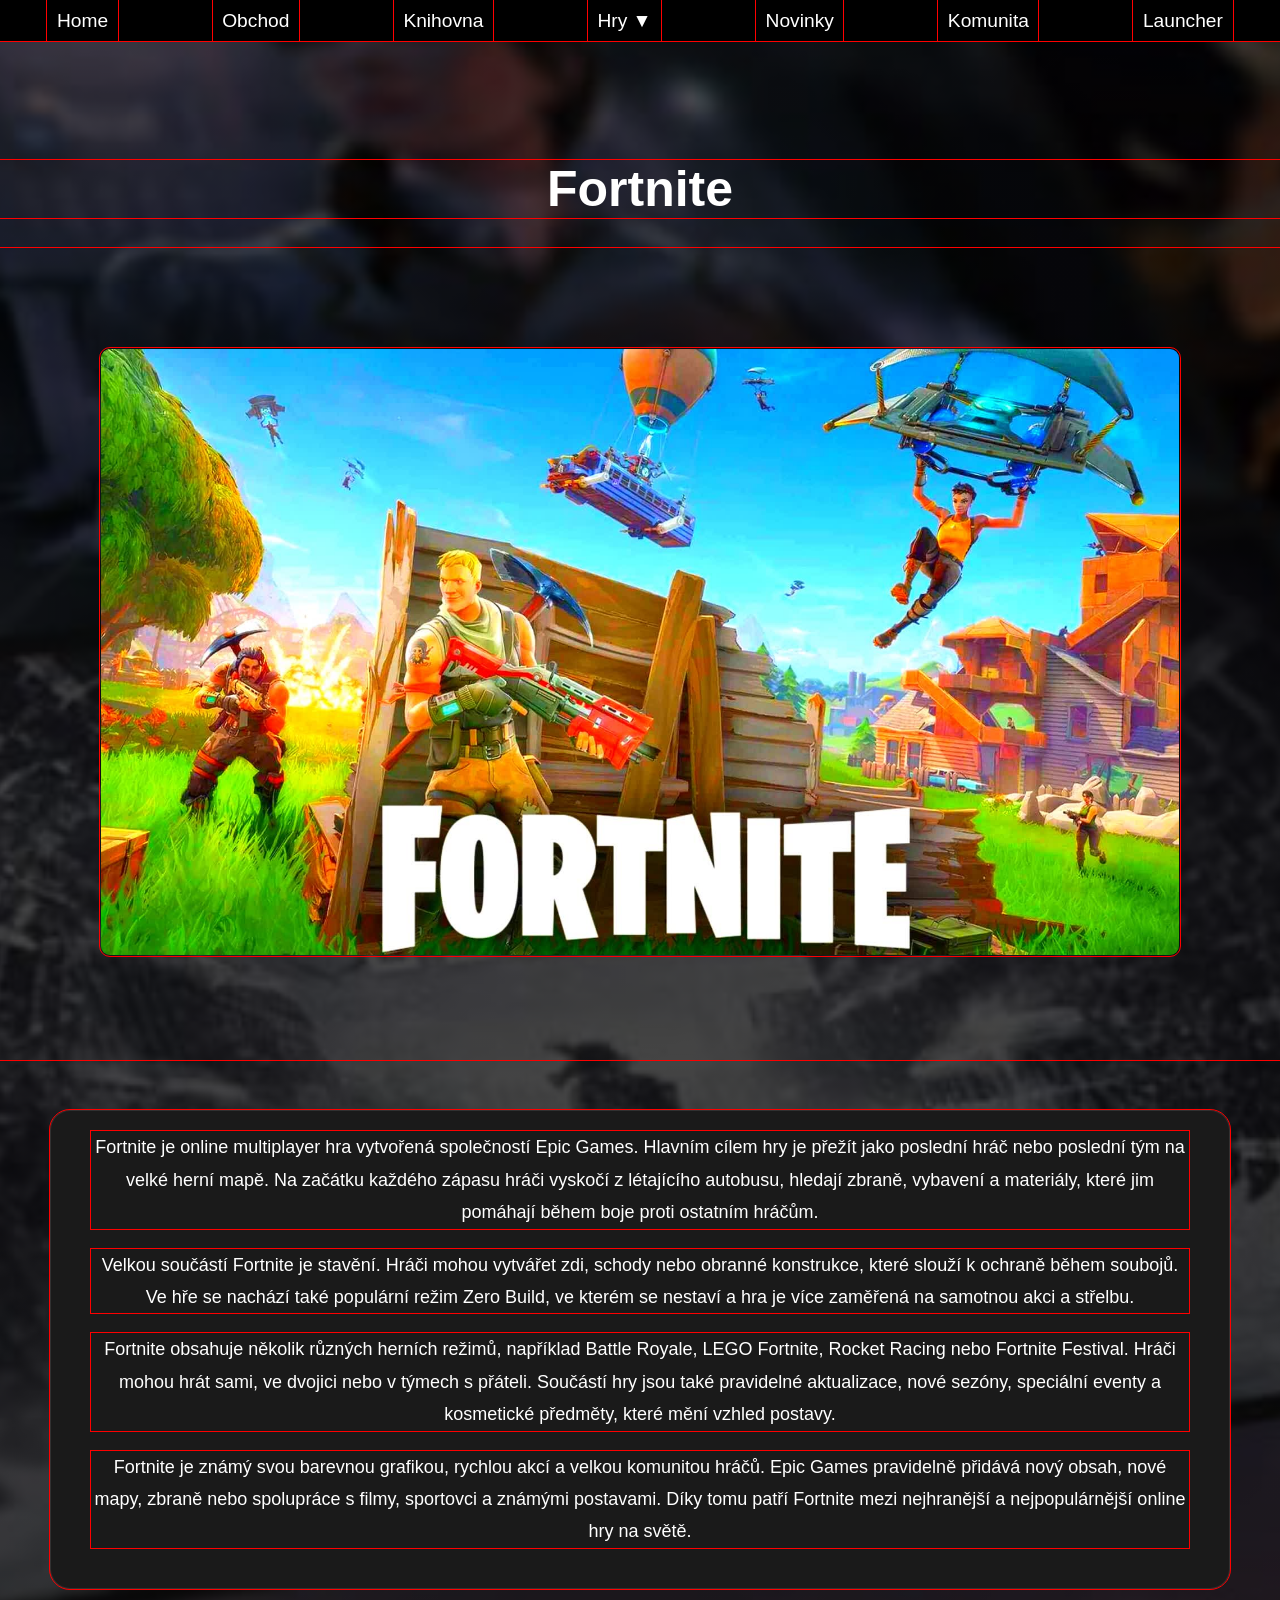
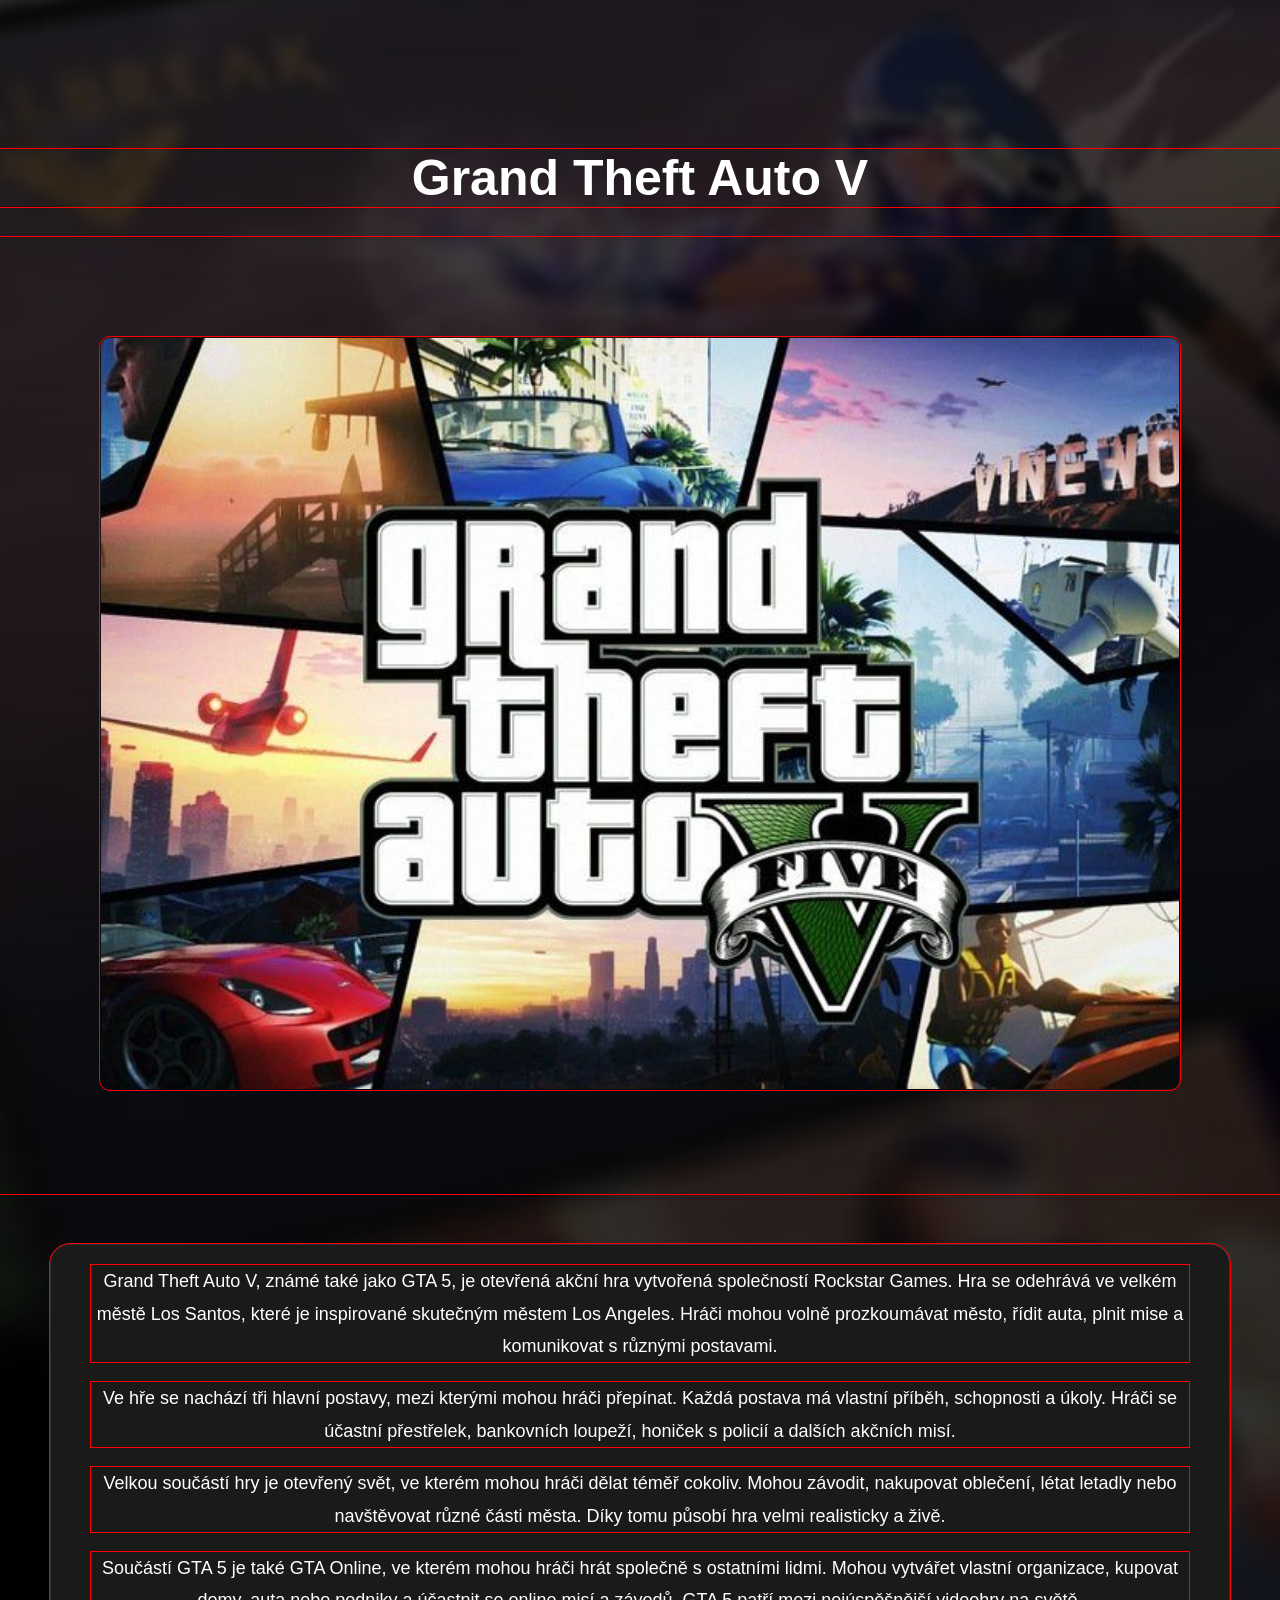
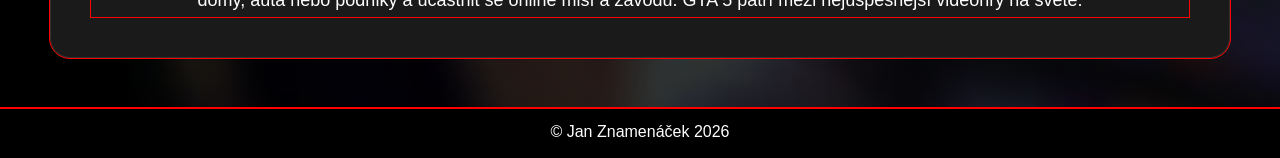
==== akcni.html @ 42ebba9d "Add files via upload" ====
<!DOCTYPE html>
<html lang="cs">

<head>
    <meta charset="UTF-8">
    <meta name="viewport" content="width=device-width, initial-scale=1.0">
    <title>Projekt 3</title>
    <link rel="stylesheet" href="css/mujstyl.css">
</head>

<body>
    <input type="checkbox" id="menu-toggle">

    <div class="topbar">
        <div class="logo">Epic Games</div>

        <label for="menu-toggle" class="burger">
            ☰
        </label>

    </div>

    <nav class="topmenu">

        <ul>
            <li><a href="index.html">Home</a></li>
            <li><a href="obchod.html">Obchod</a></li>
            <li><a href="knihovna.html">Knihovna</a></li>

            <li class="dropdown">
                <input type="checkbox" id="games-toggle">

                <label for="games-toggle" class="dropdown-button">
                    Hry ▼
                </label>
                <ul class="dropdown-menu">
                    <li><a href="akcni.html">akční </a></li>
                    <li><a href="strilecky.html">střílečky</a></li>
                    <li><a href="sportovni.html">sportovní </a></li>
                    <li><a href="zavodni.html">závodní </a></li>
                    <li><a href="party.html">párty </a></li>
                </ul>
            </li>

            <li><a href="novinky.html">Novinky</a></li>
            <li><a href="komunita.html">Komunita</a></li>
            <li><a href="launcher.html">Launcher</a></li>
        </ul>
    </nav>

    <div class="uvod">
        <div>
            <h1>Fortnite</h1>
            <div class="obraz"><img src="img/epfortnite.jpeg" alt="EP"></div>
            <article>
                <p>
                    Fortnite je online multiplayer hra vytvořená společností Epic Games.
                    Hlavním cílem hry je přežít jako poslední hráč
                    nebo poslední tým na velké herní mapě.
                    Na začátku každého zápasu hráči vyskočí
                    z létajícího autobusu,
                    hledají zbraně, vybavení a materiály,
                    které jim pomáhají během boje proti ostatním hráčům.
                </p>

                <p>
                    Velkou součástí Fortnite je stavění.
                    Hráči mohou vytvářet zdi, schody nebo obranné konstrukce,
                    které slouží k ochraně během soubojů.
                    Ve hře se nachází také populární režim Zero Build,
                    ve kterém se nestaví
                    a hra je více zaměřená na samotnou akci a střelbu.
                </p>

                <p>
                    Fortnite obsahuje několik různých herních režimů,
                    například Battle Royale,
                    LEGO Fortnite,
                    Rocket Racing nebo Fortnite Festival.
                    Hráči mohou hrát sami,
                    ve dvojici nebo v týmech s přáteli.
                    Součástí hry jsou také pravidelné aktualizace,
                    nové sezóny,
                    speciální eventy
                    a kosmetické předměty,
                    které mění vzhled postavy.
                </p>

                <p>
                    Fortnite je známý svou barevnou grafikou,
                    rychlou akcí a velkou komunitou hráčů.
                    Epic Games pravidelně přidává nový obsah,
                    nové mapy,
                    zbraně nebo spolupráce
                    s filmy, sportovci a známými postavami.
                    Díky tomu patří Fortnite mezi nejhranější
                    a nejpopulárnější online hry na světě.
                </p>
            </article>
            <h1>Grand Theft Auto V</h1>
            <div class="obraz"><img src="img/epgta.jpg" alt="EP"></div>
            <article>
                <p>
                    Grand Theft Auto V, známé také jako GTA 5,
                    je otevřená akční hra vytvořená společností Rockstar Games.
                    Hra se odehrává ve velkém městě Los Santos,
                    které je inspirované skutečným městem Los Angeles.
                    Hráči mohou volně prozkoumávat město,
                    řídit auta,
                    plnit mise
                    a komunikovat s různými postavami.
                </p>

                <p>
                    Ve hře se nachází tři hlavní postavy,
                    mezi kterými mohou hráči přepínat.
                    Každá postava má vlastní příběh,
                    schopnosti a úkoly.
                    Hráči se účastní přestřelek,
                    bankovních loupeží,
                    honiček s policií
                    a dalších akčních misí.
                </p>

                <p>
                    Velkou součástí hry je otevřený svět,
                    ve kterém mohou hráči dělat téměř cokoliv.
                    Mohou závodit,
                    nakupovat oblečení,
                    létat letadly
                    nebo navštěvovat různé části města.
                    Díky tomu působí hra velmi realisticky a živě.
                </p>

                <p>
                    Součástí GTA 5 je také GTA Online,
                    ve kterém mohou hráči hrát společně s ostatními lidmi.
                    Mohou vytvářet vlastní organizace,
                    kupovat domy,
                    auta nebo podniky
                    a účastnit se online misí a závodů.
                    GTA 5 patří mezi nejúspěšnější videohry na světě.
                </p>

            </article>
        </div>
    </div>






    <footer>
        &copy; Jan Znamenáček 2026
    </footer>
</body>

</html>
---- css/mujstyl.css ----
*{
    box-sizing: border-box;
    margin: 0;
    outline: 1px solid red;
}

body{
  font-family: Verdana, Geneva, Tahoma, sans-serif;
  }

   /* schová checkbox */
  #menu-toggle {
    display: none;
  }

  /* burger ikonka */
  .burger {
    font-size: 30px;
    cursor: pointer;
    user-select: none;

    display: block;
    text-align: right;

    background-color: black;
    color: white;
  }

  /* topmenu je defaultně skryté */
  .topmenu {
    display: none;
    margin-top: 0;
    border-top: 2px solid gray;
    
    position: absolute;
    width: 100%;
    background: black;
    z-index: 999;
  }

  /* po kliknutí na checkbox se zobrazí */
  #menu-toggle:checked ~ .topmenu {
    display: block;
  }

  .topmenu a {
    display: block;
    background-color: black;
    padding: 0.5em;
    text-decoration: none;
    color: white;
    text-align: left;
    font-size: 19.2px ;
  
  }

  .topmenu ul{
     list-style-type: none;
     padding-left: 0;
     background-color: black;
     margin-top: 0;
  }

  .topmenu a:hover{
    color: cyan;
  }

  .dropdown{
    position: relative;
  }

  .dropdown-menu{
    display: none;
    position: static;
    top: 100%;
    left: 0;
    flex-direction: column;
  }

  .dropdown .dropdown-menu{
    display: none;
  }

  .dropdown-button{
    display: block;
    background: black;
    color: white;
    cursor: pointer;
    font-size:19.2px ;
    padding: 0.5em;
  }

  .dropdown-button:hover{
    color: cyan;
  }

 #games-toggle{
    display:none;
}

#games-toggle:checked + .dropdown-button + .dropdown-menu{
    display:block;
}

  .topbar{
    display: flex;
    justify-content: space-between;
    align-items: center;
    background-color: black;
    padding: 10px;
  }

  .logo{
    color: white;
    font-size:19.2px ;
    font-weight: bold;
  }

  .uvod{
    background:
    linear-gradient(rgba(0,0,0,0.7), rgba(0,0,0,0.8)),
    url("../img/epuvod.jpg");
  
    background-size: cover;
    background-position: center;
  
    min-height: 100dvh;
    
  
    display: flex;
    align-items: flex-start;
    justify-content: center;
  
    text-align: center;
    color: white;
  }

  .uvod h1{
    margin-top: 160px;
    font-size:28px ;
    margin-bottom: 30px;
  }

  .uvod p{
    font-size: 14px;
    margin-left: 10px;
    margin-right: 10px;
    margin-bottom: 20px;
    line-height: 1.8;
  }
  
  .odkaz{
    margin-top: 50px;
    margin-bottom: 50px;
  }

  .odkaz a{
    text-decoration: none;
    color: white;
    border: 1px solid #00bfff;
    background: #00bfff;
    border-radius: 50px;
    padding:14px 30px ;
    display: inline-block;
    transition: 0.3s;
  }

  .odkaz a:hover{
    background: #008ecc;
    border: 1px solid #008ecc;
    transform: translateY(-3px);
  }
  
 article{
  border: 1px solid rgba(255,255,255,0.1);
  background-color: #1a1a1a;
  border-radius: 20px;
  color: white;
  line-height: 1.8;
  padding: 20px ;
  margin: 50px;
 }

 .obraz{
  padding: 40px;
 }

 .obraz img{
  width: 100%;
  border: 1px solid rgba(0, 0, 0, 0.24);
  border-radius: 10px;
  
 }



@media screen and (min-width: 635px ) {
    .burger{
        display: none;
    }

.topmenu ul{
    display: flex;
    justify-content: space-around;
}

.topmenu{
  display: block;
  border-top: none;
}

.logo{
  display: none;
}

.topbar{
  padding: 0;
  
}

.dropdown-menu{
  position: absolute;
}

.uvod h1{
    font-size:40px ;
    margin-bottom: 30px;
  }

  .uvod p{
    font-size: 16px;
    margin-left: 10px;
    margin-right: 10px;
  }

}

footer{
    background-color:black ;
    color: white;
    text-align: center;
    margin-top: 0;
    height: 50px;
    padding: 15px;
}

@media screen and (min-width: 768px ) {
   
}

@media screen and (min-width: 1200px ) {
  
  .uvod h1{
    font-size:50px ;
    margin-bottom: 30px;
  }

  .uvod p{
    font-size: 18px;
    margin-left: 20px;
    margin-right: 20px;
  }

  .obraz{
    padding: 100px;
  }
}
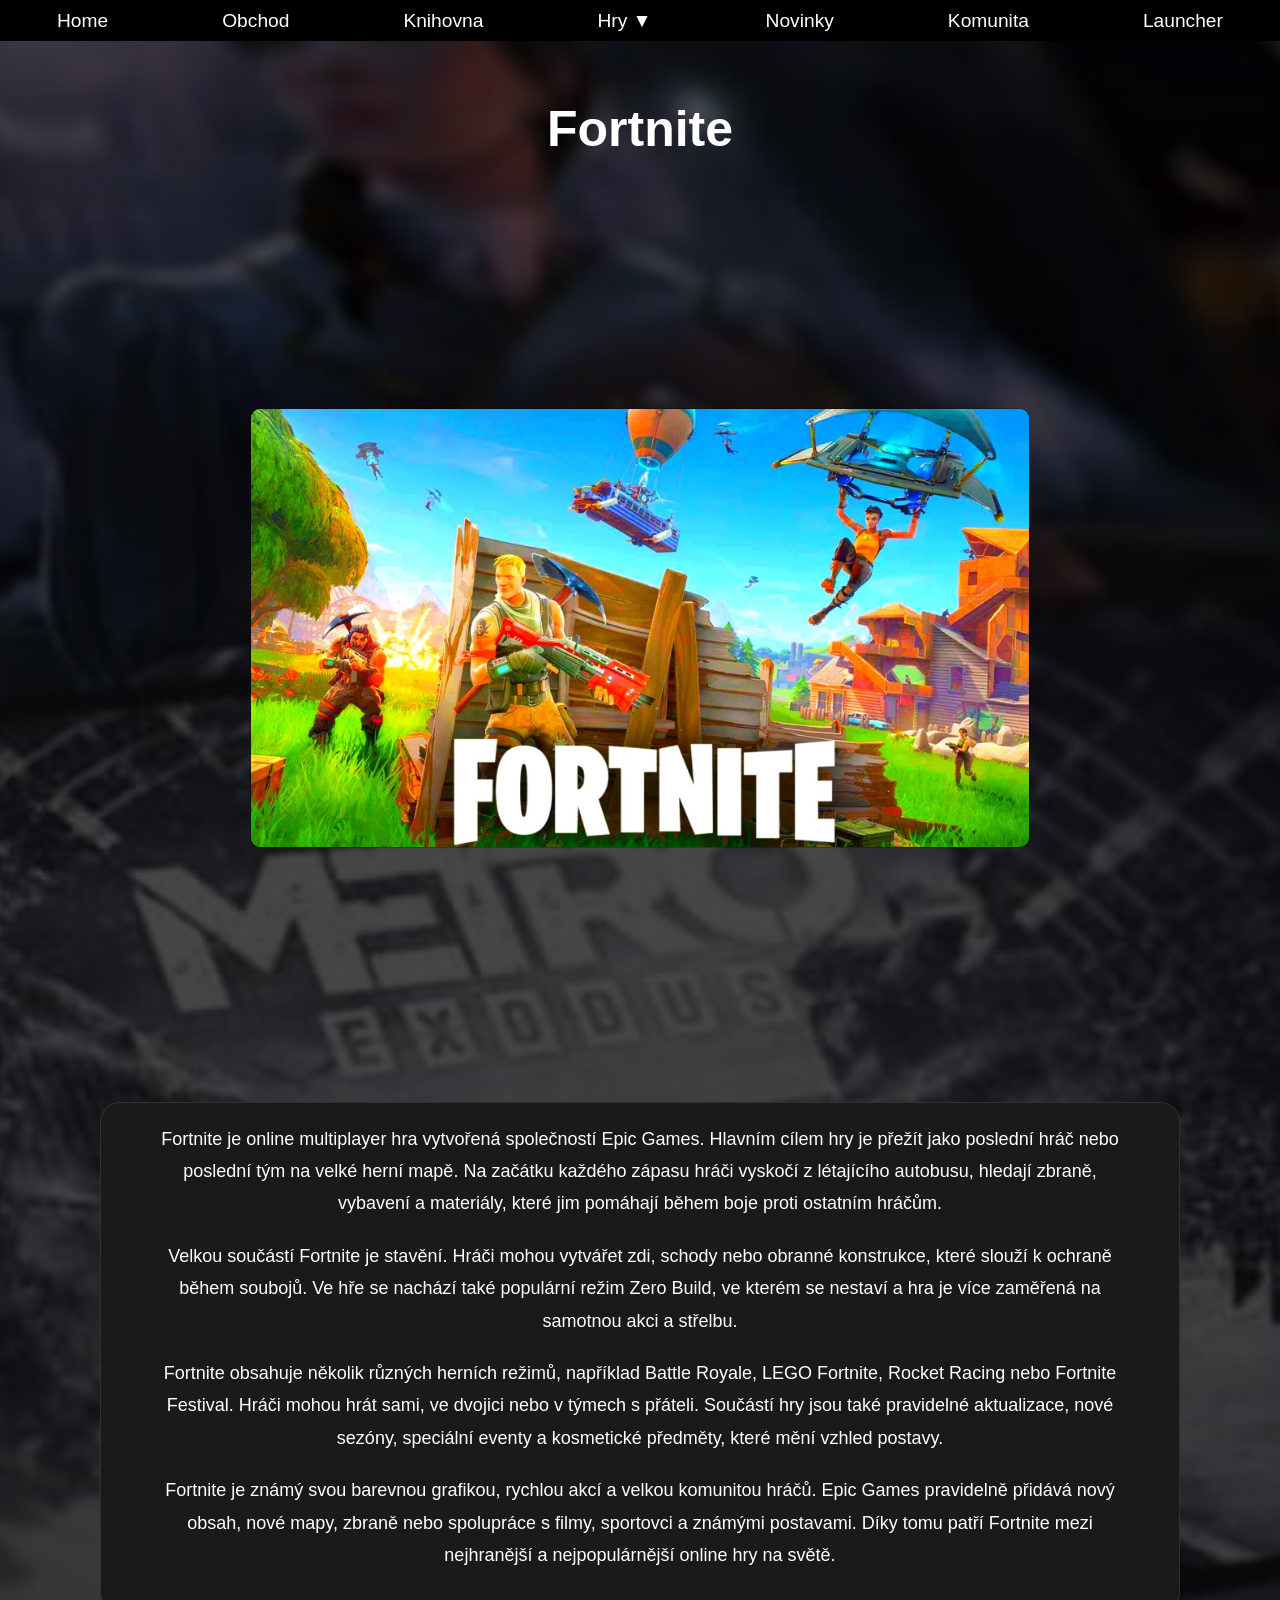
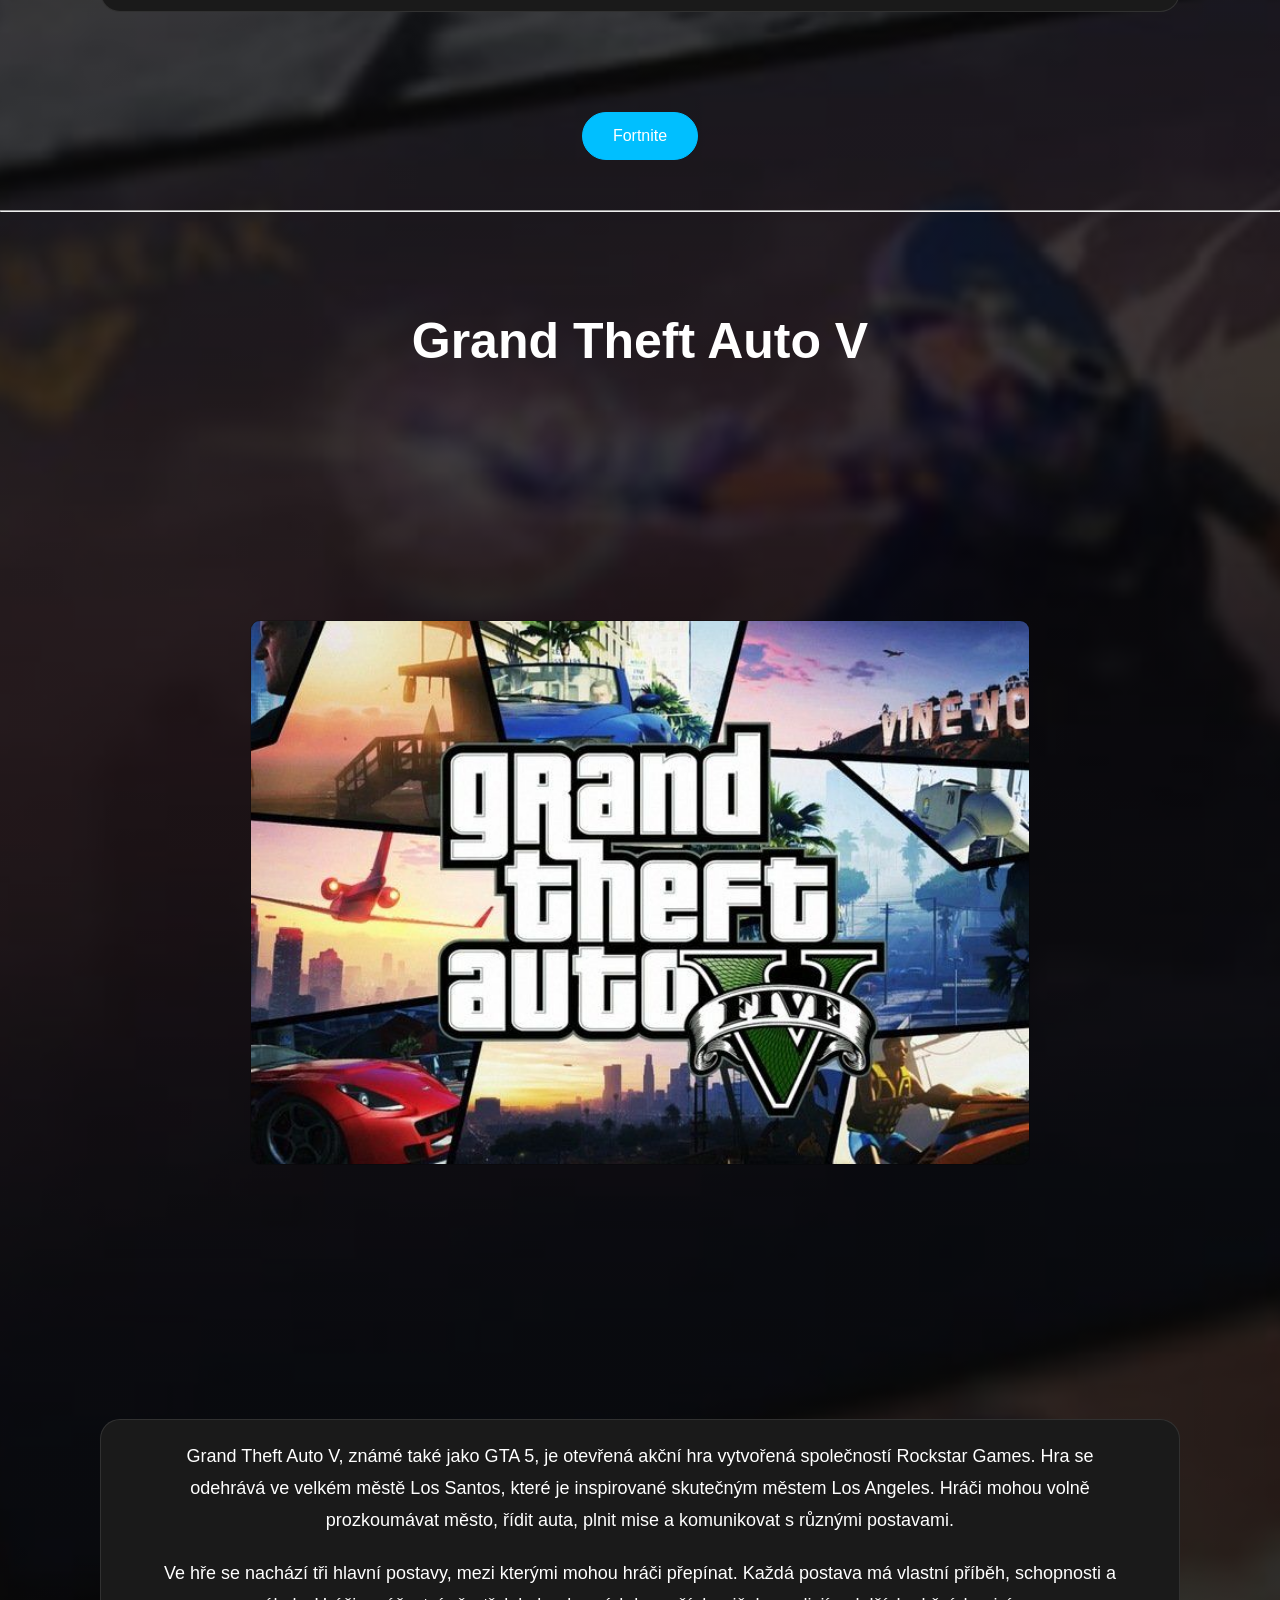
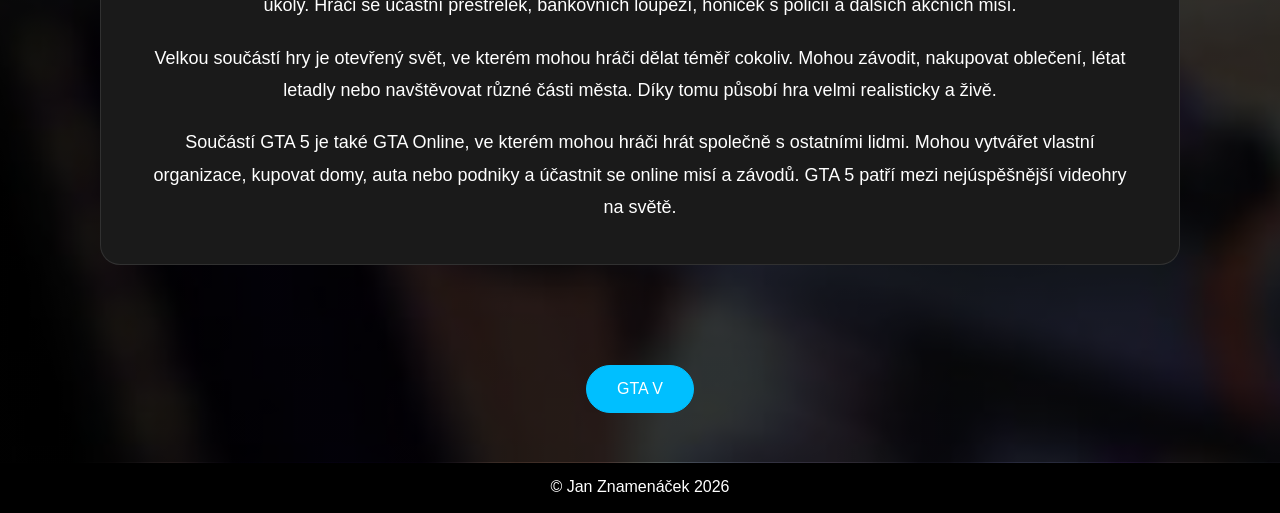
==== commit c5469b9b: "Add files via upload" ====
--- a/akcni.html
+++ b/akcni.html
@@ -97,6 +97,12 @@
                     a nejpopulárnější online hry na světě.
                 </p>
             </article>
+            <div class="odkaz">
+                <a href="https://store.epicgames.com/p/fortnite">Fortnite</a>
+            </div>
+
+            <hr>
+
             <h1>Grand Theft Auto V</h1>
             <div class="obraz"><img src="img/epgta.jpg" alt="EP"></div>
             <article>
@@ -143,6 +149,9 @@
                 </p>
 
             </article>
+            <div class="odkaz">
+                <a href="https://store.epicgames.com/p/grand-theft-auto-v">GTA V</a>
+            </div>
         </div>
     </div>
 
--- a/css/mujstyl.css
+++ b/css/mujstyl.css
@@ -1,7 +1,6 @@
 *{
     box-sizing: border-box;
     margin: 0;
-    outline: 1px solid red;
 }
 
 body{
@@ -77,6 +76,10 @@
     flex-direction: column;
   }
 
+  .dropdown-menu a{
+    background-color:  #0d1426;
+  }
+
   .dropdown .dropdown-menu{
     display: none;
   }
@@ -136,7 +139,7 @@
   }
 
   .uvod h1{
-    margin-top: 160px;
+    margin-top: 100px;
     font-size:28px ;
     margin-bottom: 30px;
   }
@@ -182,7 +185,7 @@
  }
 
  .obraz{
-  padding: 40px;
+  margin: 50px;
  }
 
  .obraz img{
@@ -233,6 +236,10 @@
     margin-right: 10px;
   }
 
+  .obraz{
+    margin: 80px;
+  }
+
 }
 
 footer{
@@ -245,24 +252,29 @@
 }
 
 @media screen and (min-width: 768px ) {
-   
+   .obraz{
+    margin: 220px;
+   }
 }
 
 @media screen and (min-width: 1200px ) {
   
   .uvod h1{
     font-size:50px ;
-    margin-bottom: 30px;
+    margin-bottom: 20px;
   }
 
   .uvod p{
     font-size: 18px;
-    margin-left: 20px;
-    margin-right: 20px;
-  }
+    margin-left: 30px;
+    margin-right: 30px;
+    }
 
   .obraz{
-    padding: 100px;
-  }
-}
-
+    margin: 250px;
+  }
+  
+  article{
+    margin: 100px;
+  }
+}
